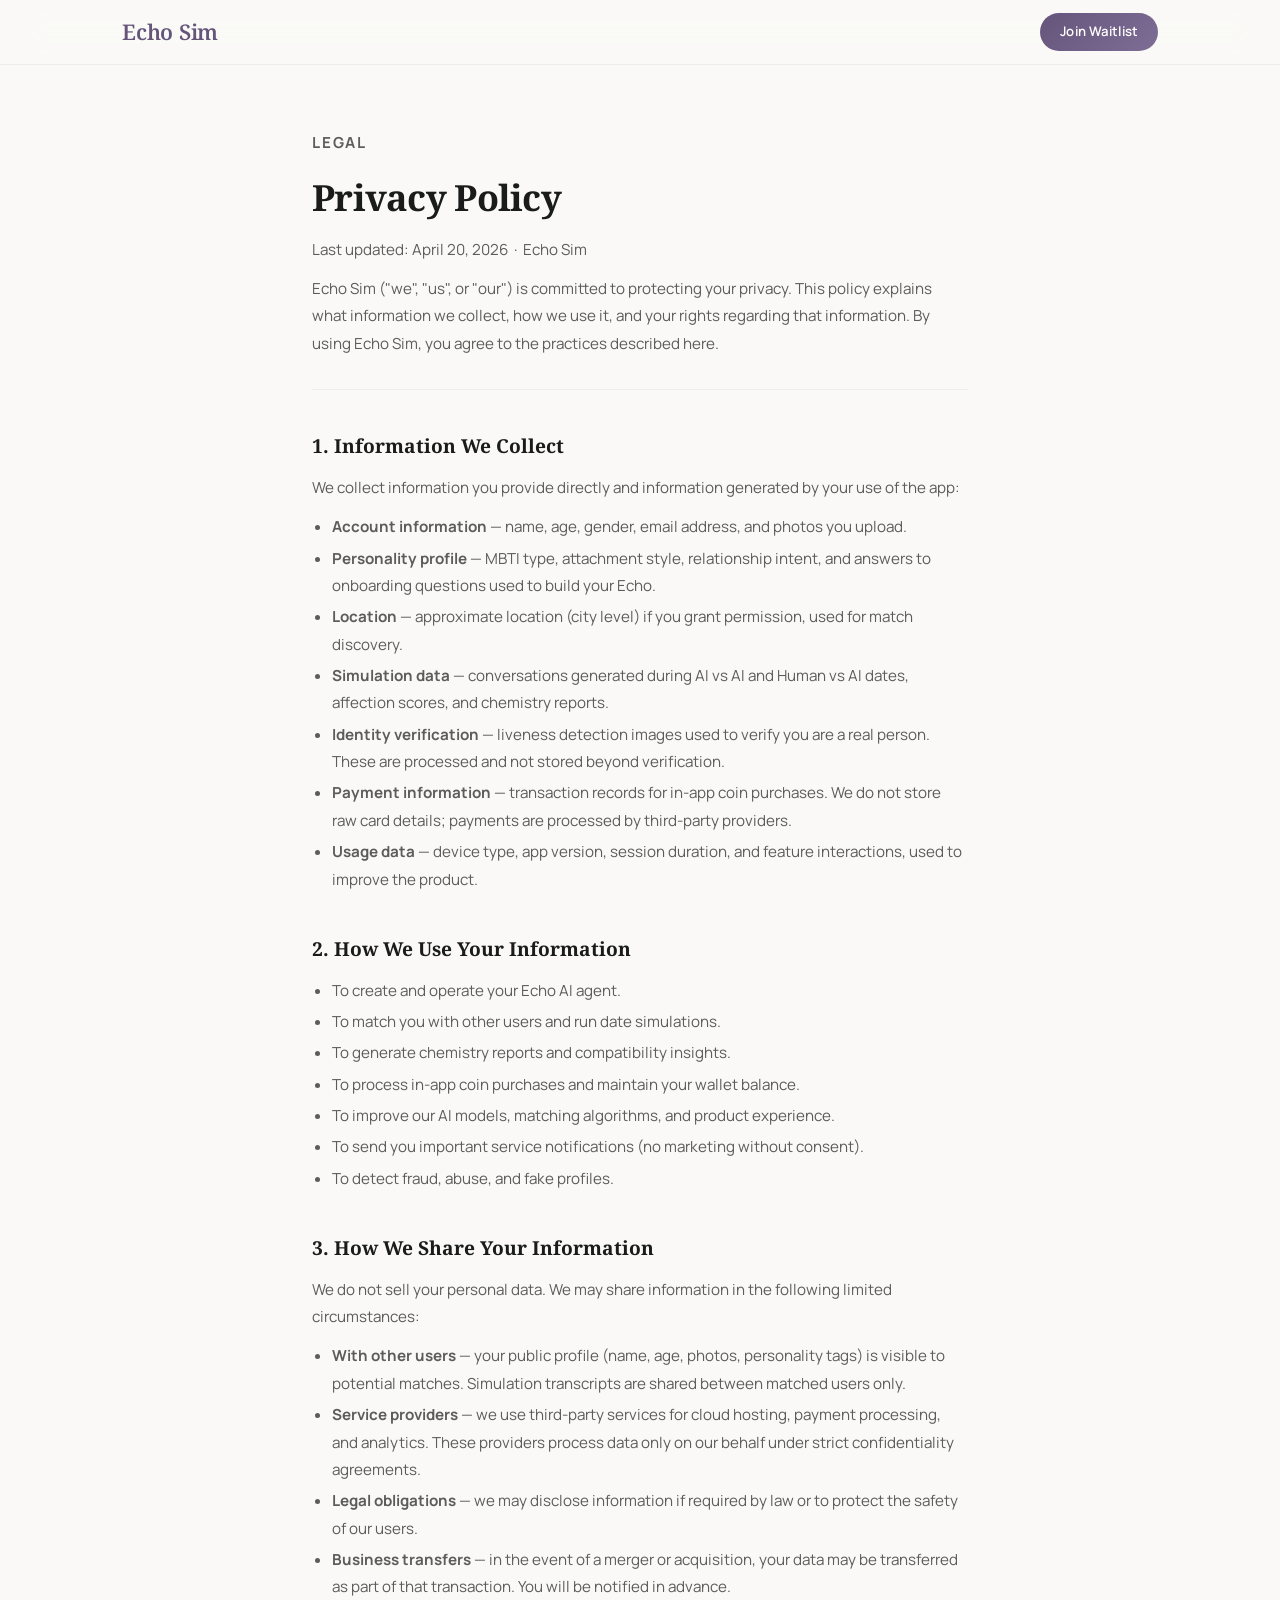
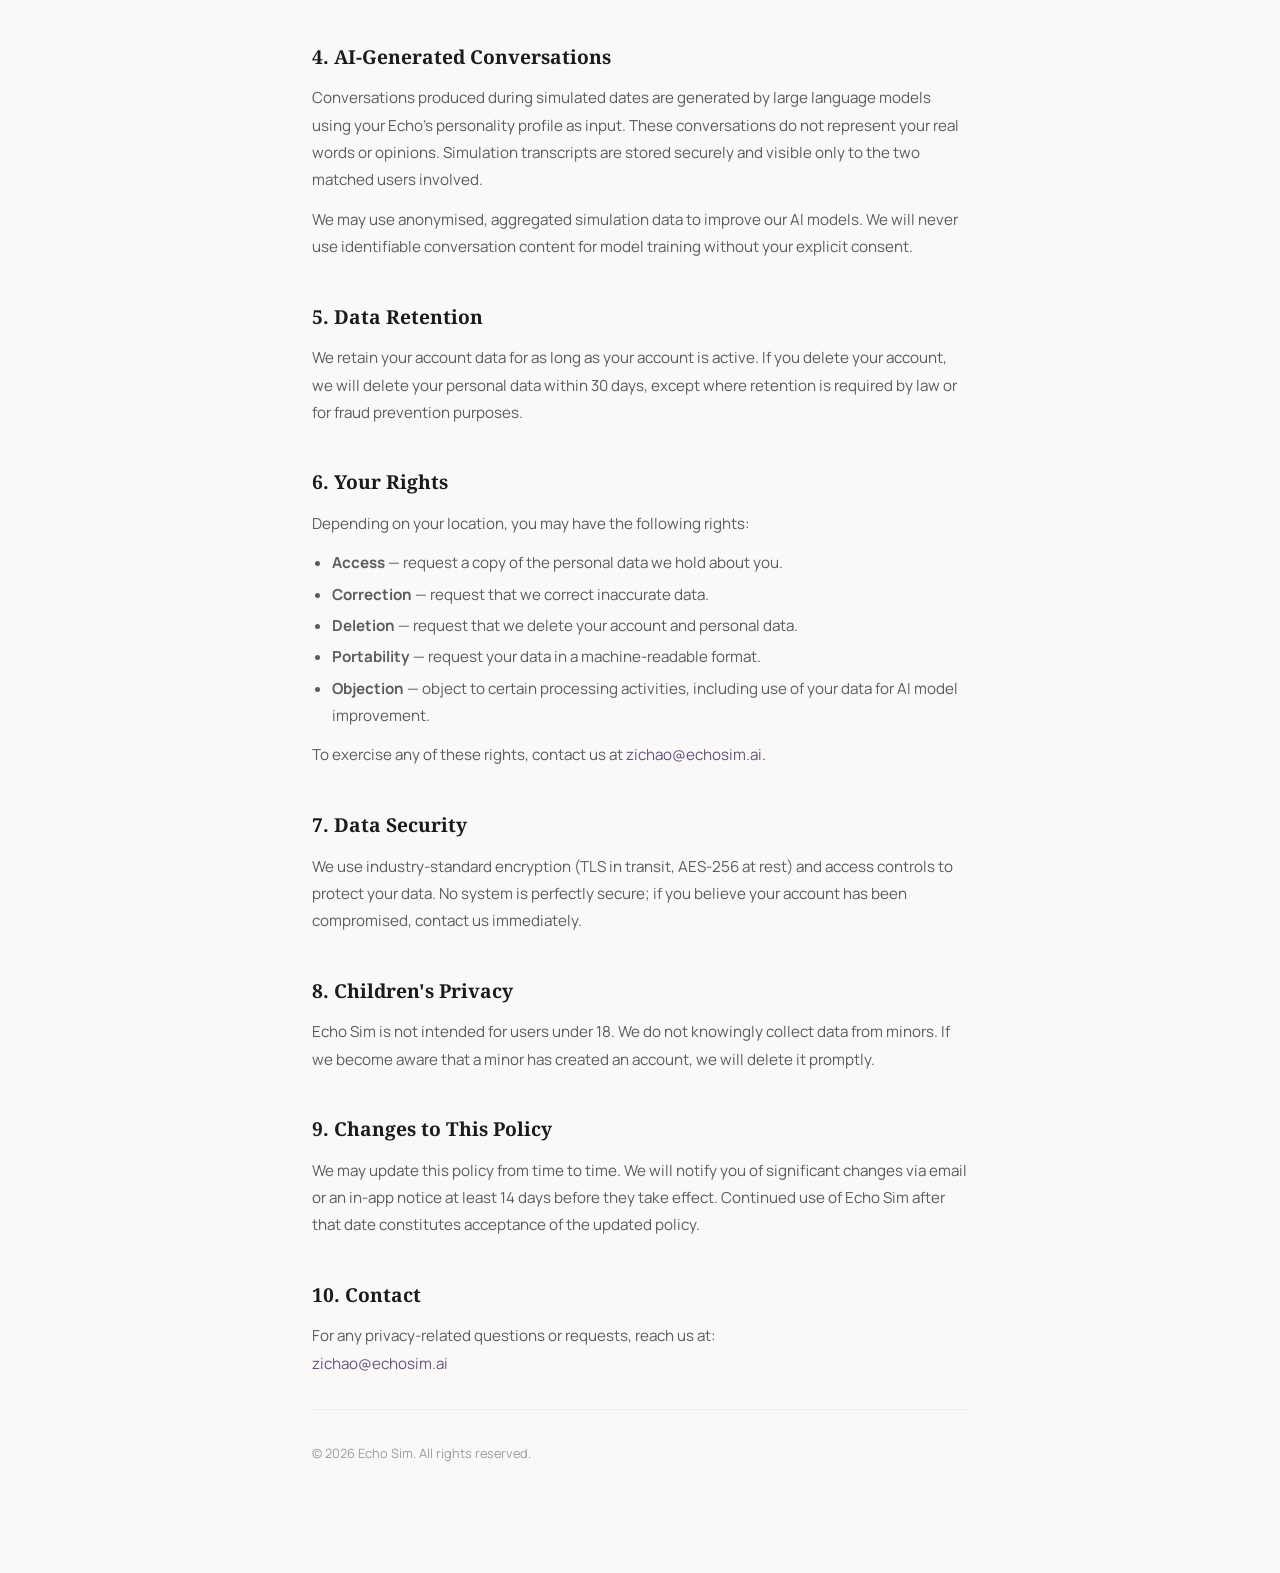
==== privacy.html @ be29eb2a "Add files via upload" ====
<!DOCTYPE html>
<html lang="en">

<head>
  <meta charset="UTF-8" />
  <meta name="viewport" content="width=device-width, initial-scale=1.0" />
  <title>Privacy Policy — Echo Sim</title>
  <meta name="description" content="Echo Sim Privacy Policy — how we collect, use, and protect your data." />
  <link rel="icon" href="data:image/svg+xml,<svg xmlns='http://www.w3.org/2000/svg' viewBox='0 0 100 100'><text y='.9em' font-size='90'>💬</text></svg>" />
  <link rel="preconnect" href="https://fonts.googleapis.com" />
  <link rel="preconnect" href="https://fonts.gstatic.com" crossorigin />
  <link href="https://fonts.googleapis.com/css2?family=Noto+Serif:ital,wght@0,400;0,600;1,400&family=Manrope:wght@400;500;600;700&display=swap" rel="stylesheet" />
  <link rel="stylesheet" href="style.css" />
  <style>
    .privacy-body { max-width: 720px; margin: 0 auto; padding: 4rem 2rem 6rem; }
    .privacy-body h1 { font-family: var(--serif); font-size: 2.25rem; letter-spacing: -0.02em; margin-bottom: 0.5rem; }
    .privacy-meta { font-size: 0.825rem; color: var(--text-faint); margin-bottom: 3rem; }
    .privacy-body h2 { font-family: var(--serif); font-size: 1.2rem; margin: 2.5rem 0 0.75rem; color: var(--text); }
    .privacy-body p { font-size: 0.95rem; color: var(--text-muted); line-height: 1.8; margin-bottom: 0.75rem; }
    .privacy-body ul { padding-left: 1.25rem; margin-bottom: 0.75rem; }
    .privacy-body ul li { font-size: 0.95rem; color: var(--text-muted); line-height: 1.8; margin-bottom: 0.25rem; }
    .privacy-body a { color: var(--primary); text-decoration: none; }
    .privacy-body a:hover { text-decoration: underline; }
    .privacy-divider { border: none; border-top: 1px solid var(--outline); margin: 2rem 0; }
  </style>
</head>

<body>

  <nav class="nav">
    <div class="nav-inner container">
      <a href="index.html" class="logo">Echo Sim</a>
      <a href="index.html#waitlist" class="btn btn-primary btn-sm">Join Waitlist</a>
    </div>
  </nav>

  <div class="privacy-body">
    <p class="section-eyebrow" style="margin-bottom: 0.75rem;">Legal</p>
    <h1>Privacy Policy</h1>
    <p class="privacy-meta">Last updated: April 20, 2026 &nbsp;·&nbsp; Echo Sim</p>

    <p>
      Echo Sim ("we", "us", or "our") is committed to protecting your privacy. This policy explains what
      information we collect, how we use it, and your rights regarding that information. By using Echo Sim,
      you agree to the practices described here.
    </p>

    <hr class="privacy-divider" />

    <h2>1. Information We Collect</h2>
    <p>We collect information you provide directly and information generated by your use of the app:</p>
    <ul>
      <li><strong>Account information</strong> — name, age, gender, email address, and photos you upload.</li>
      <li><strong>Personality profile</strong> — MBTI type, attachment style, relationship intent, and answers to onboarding questions used to build your Echo.</li>
      <li><strong>Location</strong> — approximate location (city level) if you grant permission, used for match discovery.</li>
      <li><strong>Simulation data</strong> — conversations generated during AI vs AI and Human vs AI dates, affection scores, and chemistry reports.</li>
      <li><strong>Identity verification</strong> — liveness detection images used to verify you are a real person. These are processed and not stored beyond verification.</li>
      <li><strong>Payment information</strong> — transaction records for in-app coin purchases. We do not store raw card details; payments are processed by third-party providers.</li>
      <li><strong>Usage data</strong> — device type, app version, session duration, and feature interactions, used to improve the product.</li>
    </ul>

    <h2>2. How We Use Your Information</h2>
    <ul>
      <li>To create and operate your Echo AI agent.</li>
      <li>To match you with other users and run date simulations.</li>
      <li>To generate chemistry reports and compatibility insights.</li>
      <li>To process in-app coin purchases and maintain your wallet balance.</li>
      <li>To improve our AI models, matching algorithms, and product experience.</li>
      <li>To send you important service notifications (no marketing without consent).</li>
      <li>To detect fraud, abuse, and fake profiles.</li>
    </ul>

    <h2>3. How We Share Your Information</h2>
    <p>We do not sell your personal data. We may share information in the following limited circumstances:</p>
    <ul>
      <li><strong>With other users</strong> — your public profile (name, age, photos, personality tags) is visible to potential matches. Simulation transcripts are shared between matched users only.</li>
      <li><strong>Service providers</strong> — we use third-party services for cloud hosting, payment processing, and analytics. These providers process data only on our behalf under strict confidentiality agreements.</li>
      <li><strong>Legal obligations</strong> — we may disclose information if required by law or to protect the safety of our users.</li>
      <li><strong>Business transfers</strong> — in the event of a merger or acquisition, your data may be transferred as part of that transaction. You will be notified in advance.</li>
    </ul>

    <h2>4. AI-Generated Conversations</h2>
    <p>
      Conversations produced during simulated dates are generated by large language models using your Echo's
      personality profile as input. These conversations do not represent your real words or opinions.
      Simulation transcripts are stored securely and visible only to the two matched users involved.
    </p>
    <p>
      We may use anonymised, aggregated simulation data to improve our AI models. We will never use
      identifiable conversation content for model training without your explicit consent.
    </p>

    <h2>5. Data Retention</h2>
    <p>
      We retain your account data for as long as your account is active. If you delete your account,
      we will delete your personal data within 30 days, except where retention is required by law
      or for fraud prevention purposes.
    </p>

    <h2>6. Your Rights</h2>
    <p>Depending on your location, you may have the following rights:</p>
    <ul>
      <li><strong>Access</strong> — request a copy of the personal data we hold about you.</li>
      <li><strong>Correction</strong> — request that we correct inaccurate data.</li>
      <li><strong>Deletion</strong> — request that we delete your account and personal data.</li>
      <li><strong>Portability</strong> — request your data in a machine-readable format.</li>
      <li><strong>Objection</strong> — object to certain processing activities, including use of your data for AI model improvement.</li>
    </ul>
    <p>To exercise any of these rights, contact us at <a href="mailto:zichao@echosim.ai">zichao@echosim.ai</a>.</p>

    <h2>7. Data Security</h2>
    <p>
      We use industry-standard encryption (TLS in transit, AES-256 at rest) and access controls to protect
      your data. No system is perfectly secure; if you believe your account has been compromised, contact
      us immediately.
    </p>

    <h2>8. Children's Privacy</h2>
    <p>
      Echo Sim is not intended for users under 18. We do not knowingly collect data from minors.
      If we become aware that a minor has created an account, we will delete it promptly.
    </p>

    <h2>9. Changes to This Policy</h2>
    <p>
      We may update this policy from time to time. We will notify you of significant changes via email
      or an in-app notice at least 14 days before they take effect. Continued use of Echo Sim after
      that date constitutes acceptance of the updated policy.
    </p>

    <h2>10. Contact</h2>
    <p>
      For any privacy-related questions or requests, reach us at:<br />
      <a href="mailto:zichao@echosim.ai">zichao@echosim.ai</a>
    </p>

    <hr class="privacy-divider" />
    <p style="font-size: 0.8rem; color: var(--text-faint);">© 2026 Echo Sim. All rights reserved.</p>
  </div>

</body>
</html>
---- style.css ----
/* ─── Reset & Base ──────────────────────────────────────────────────────── */
*, *::before, *::after { box-sizing: border-box; margin: 0; padding: 0; }

:root {
  --primary:        #65557b;
  --primary-light:  #7e6d95;
  --gold:           #8a7510;
  --gold-light:     #c4a84a;
  --bg:             #faf9f7;
  --bg-alt:         #f4f3f1;
  --bg-card:        #ffffff;
  --text:           #1a1c1b;
  --text-muted:     #5c5c5c;
  --text-faint:     #9c9c9c;
  --outline:        rgba(203, 196, 206, 0.25);

  --serif:          'Noto Serif', Georgia, serif;
  --sans:           'Manrope', system-ui, sans-serif;

  --radius-sm:      0.25rem;
  --radius:         1rem;
  --radius-xl:      1.5rem;
  --shadow:         0 8px 40px rgba(101, 85, 123, 0.06);
  --shadow-card:    0 2px 24px rgba(101, 85, 123, 0.08);

  --max-w:          1100px;
  --max-w-narrow:   680px;
}

html { scroll-behavior: smooth; }

body {
  font-family: var(--sans);
  background: var(--bg);
  color: var(--text);
  line-height: 1.65;
  font-size: 1rem;
  -webkit-font-smoothing: antialiased;
}

/* Subtle paper-grain texture */
body::before {
  content: '';
  position: fixed; inset: 0;
  background-image: url("data:image/svg+xml,%3Csvg viewBox='0 0 200 200' xmlns='http://www.w3.org/2000/svg'%3E%3Cfilter id='n'%3E%3CfeTurbulence type='fractalNoise' baseFrequency='0.9' numOctaves='4' stitchTiles='stitch'/%3E%3C/filter%3E%3Crect width='100%25' height='100%25' filter='url(%23n)' opacity='0.025'/%3E%3C/svg%3E");
  pointer-events: none;
  z-index: 0;
  opacity: 0.025;
}

/* ─── Utilities ──────────────────────────────────────────────────────────── */
.container {
  width: 100%;
  max-width: var(--max-w);
  margin: 0 auto;
  padding: 0 2rem;
}
.container--narrow { max-width: var(--max-w-narrow); }

/* ─── Buttons ────────────────────────────────────────────────────────────── */
.btn {
  display: inline-block;
  font-family: var(--sans);
  font-weight: 600;
  font-size: 0.9rem;
  letter-spacing: 0.01em;
  padding: 0.75rem 1.75rem;
  border-radius: 100px;
  text-decoration: none;
  cursor: pointer;
  border: none;
  transition: opacity 0.2s, transform 0.2s;
}
.btn:hover { opacity: 0.85; transform: translateY(-1px); }
.btn:active { transform: translateY(0); }

.btn-primary {
  background: linear-gradient(135deg, var(--primary), var(--primary-light));
  color: #fff;
}
.btn-ghost {
  background: transparent;
  color: var(--primary);
  box-shadow: inset 0 0 0 1.5px rgba(101, 85, 123, 0.3);
}
.btn-gold {
  background: linear-gradient(135deg, var(--gold), var(--gold-light));
  color: #fff;
}
.btn-sm { padding: 0.5rem 1.25rem; font-size: 0.825rem; }

/* ─── Nav ────────────────────────────────────────────────────────────────── */
.nav {
  position: sticky; top: 0; z-index: 100;
  background: rgba(250, 249, 247, 0.85);
  backdrop-filter: blur(20px);
  -webkit-backdrop-filter: blur(20px);
  border-bottom: 1px solid var(--outline);
}
.nav-inner {
  display: flex;
  align-items: center;
  justify-content: space-between;
  height: 4rem;
}
.logo {
  font-family: var(--serif);
  font-size: 1.35rem;
  font-weight: 600;
  color: var(--primary);
  text-decoration: none;
  letter-spacing: -0.01em;
}
.logo--sm { font-size: 1.1rem; }

/* ─── Hero ───────────────────────────────────────────────────────────────── */
.hero {
  padding: 6rem 0 4rem;
  overflow: hidden;
}
.hero-inner {
  display: grid;
  grid-template-columns: 1fr 1fr;
  gap: 4rem;
  align-items: center;
}
.hero-tag {
  display: inline-block;
  font-size: 0.75rem;
  font-weight: 700;
  letter-spacing: 0.1em;
  text-transform: uppercase;
  color: var(--primary);
  background: rgba(101, 85, 123, 0.08);
  padding: 0.3rem 0.85rem;
  border-radius: 100px;
  margin-bottom: 1.25rem;
}
.hero-headline {
  font-family: var(--serif);
  font-size: clamp(2.4rem, 5vw, 3.5rem);
  line-height: 1.15;
  letter-spacing: -0.02em;
  color: var(--text);
  margin-bottom: 1.25rem;
}
.hero-headline em {
  font-style: italic;
  color: var(--primary);
}
.hero-sub {
  font-size: 1.05rem;
  color: var(--text-muted);
  max-width: 480px;
  margin-bottom: 2rem;
  line-height: 1.75;
}
.hero-ctas {
  display: flex;
  gap: 0.75rem;
  flex-wrap: wrap;
}

/* Chat mockup */
.hero-visual { display: flex; justify-content: center; }
.chat-mockup {
  background: var(--bg-card);
  border-radius: var(--radius-xl);
  box-shadow: var(--shadow);
  border: 1px solid var(--outline);
  width: 100%;
  max-width: 420px;
  overflow: hidden;
}
.chat-header {
  display: flex;
  align-items: center;
  gap: 0.6rem;
  padding: 1rem 1.25rem;
  border-bottom: 1px solid var(--outline);
  background: var(--bg-alt);
  font-size: 0.82rem;
  font-weight: 600;
  color: var(--text-muted);
}
.chat-avatar {
  width: 28px; height: 28px;
  border-radius: 50%;
  display: flex; align-items: center; justify-content: center;
  font-size: 0.7rem; font-weight: 700; color: #fff;
  flex-shrink: 0;
}
.chat-avatar--a { background: linear-gradient(135deg, var(--primary), var(--primary-light)); }
.chat-avatar--b { background: linear-gradient(135deg, #7b8a65, #9aac80); }
.chat-divider { color: var(--text-faint); font-size: 0.75rem; flex: 1; text-align: center; }
.chat-name { font-size: 0.78rem; }

.chat-body { padding: 1.25rem; display: flex; flex-direction: column; gap: 0.75rem; }
.chat-bubble {
  padding: 0.65rem 1rem;
  border-radius: 1rem;
  font-size: 0.875rem;
  line-height: 1.5;
  max-width: 85%;
}
.chat-bubble--left {
  background: var(--bg-alt);
  color: var(--text);
  border-bottom-left-radius: 0.25rem;
  align-self: flex-start;
}
.chat-bubble--right {
  background: linear-gradient(135deg, var(--primary), var(--primary-light));
  color: #fff;
  border-bottom-right-radius: 0.25rem;
  align-self: flex-end;
}

.chat-footer {
  padding: 0.75rem 1.25rem 1rem;
  border-top: 1px solid var(--outline);
}
.affection-bar { display: flex; align-items: center; gap: 0.6rem; }
.affection-label { font-size: 0.72rem; font-weight: 700; color: var(--text-faint); text-transform: uppercase; letter-spacing: 0.08em; white-space: nowrap; }
.affection-track {
  flex: 1; height: 6px;
  background: var(--bg-alt);
  border-radius: 100px;
  overflow: hidden;
}
.affection-fill {
  height: 100%;
  background: linear-gradient(90deg, var(--primary), var(--gold-light));
  border-radius: 100px;
  transition: width 1s ease;
}
.affection-value { font-size: 0.75rem; font-weight: 700; color: var(--primary); white-space: nowrap; }

/* ─── Section base ───────────────────────────────────────────────────────── */
.section { padding: 6rem 0; }
.section--alt { background: var(--bg-alt); }

.section-eyebrow {
  font-size: 0.72rem;
  font-weight: 700;
  letter-spacing: 0.12em;
  text-transform: uppercase;
  color: var(--primary);
  margin-bottom: 0.75rem;
}
.section-eyebrow--light { color: rgba(255,255,255,0.6); }

.section-title {
  font-family: var(--serif);
  font-size: clamp(1.8rem, 4vw, 2.75rem);
  line-height: 1.2;
  letter-spacing: -0.02em;
  margin-bottom: 3rem;
}
.section-title em { font-style: italic; color: var(--primary); }
.section-title--light { color: #fff; }
.section-title--light em { color: rgba(255,255,255,0.7); }

/* ─── Pain cards ─────────────────────────────────────────────────────────── */
.pain-grid {
  display: grid;
  grid-template-columns: repeat(3, 1fr);
  gap: 1.5rem;
}
.pain-card {
  background: var(--bg-card);
  border-radius: var(--radius-xl);
  padding: 2rem;
  box-shadow: var(--shadow-card);
}
.pain-icon { font-size: 1.75rem; margin-bottom: 1rem; }
.pain-card h3 {
  font-family: var(--serif);
  font-size: 1.1rem;
  margin-bottom: 0.6rem;
  color: var(--text);
}
.pain-card p { font-size: 0.9rem; color: var(--text-muted); line-height: 1.65; }

/* ─── Steps ──────────────────────────────────────────────────────────────── */
.steps {
  display: flex;
  flex-direction: column;
  gap: 0;
  max-width: 640px;
}
.step {
  display: flex;
  gap: 2rem;
  align-items: flex-start;
}
.step-number {
  font-family: var(--serif);
  font-size: 2rem;
  font-weight: 600;
  color: rgba(101, 85, 123, 0.18);
  line-height: 1;
  flex-shrink: 0;
  padding-top: 0.1rem;
  min-width: 2.5rem;
}
.step-content h3 {
  font-family: var(--serif);
  font-size: 1.2rem;
  margin-bottom: 0.5rem;
  color: var(--text);
}
.step-content p { font-size: 0.925rem; color: var(--text-muted); line-height: 1.7; }
.step-connector {
  width: 1px;
  height: 2.5rem;
  background: var(--outline);
  margin: 0.75rem 0 0.75rem 1.2rem;
}

/* ─── Features ───────────────────────────────────────────────────────────── */
.features-grid {
  display: grid;
  grid-template-columns: repeat(3, 1fr);
  gap: 1.5rem;
}
.feature-card {
  background: var(--bg-card);
  border-radius: var(--radius-xl);
  padding: 2rem;
  box-shadow: var(--shadow-card);
}
.feature-card--wide { grid-column: span 2; }
.feature-icon { font-size: 1.5rem; margin-bottom: 1rem; }
.feature-card h3 {
  font-family: var(--serif);
  font-size: 1.05rem;
  margin-bottom: 0.5rem;
  color: var(--text);
}
.feature-card p { font-size: 0.875rem; color: var(--text-muted); line-height: 1.65; }

/* ─── Comparison table ───────────────────────────────────────────────────── */
.compare-table-wrap {
  overflow-x: auto;
  border-radius: var(--radius-xl);
  box-shadow: var(--shadow-card);
}
.compare-table {
  width: 100%;
  border-collapse: collapse;
  background: var(--bg-card);
  font-size: 0.9rem;
}
.compare-table th, .compare-table td {
  padding: 1rem 1.5rem;
  text-align: left;
  border-bottom: 1px solid var(--outline);
}
.compare-table thead th {
  font-family: var(--sans);
  font-size: 0.75rem;
  font-weight: 700;
  text-transform: uppercase;
  letter-spacing: 0.08em;
  color: var(--text-faint);
  background: var(--bg-alt);
}
.compare-table tbody tr:last-child td { border-bottom: none; }
.compare-table tbody td:first-child {
  font-weight: 600;
  color: var(--text);
  white-space: nowrap;
}
.compare-table tbody td:nth-child(2) { color: var(--text-muted); }
.compare-highlight {
  background: rgba(101, 85, 123, 0.05) !important;
  color: var(--primary) !important;
  font-weight: 500;
}
.compare-table thead .compare-highlight {
  color: var(--primary) !important;
  font-weight: 700;
}

/* ─── Waitlist CTA ───────────────────────────────────────────────────────── */
.section--cta {
  background: linear-gradient(135deg, var(--primary) 0%, #4a3d5c 100%);
  text-align: center;
}
.waitlist-sub {
  font-size: 1rem;
  color: rgba(255,255,255,0.7);
  margin-bottom: 2rem;
  line-height: 1.7;
}
.waitlist-form {
  display: flex;
  gap: 0.75rem;
  justify-content: center;
  flex-wrap: wrap;
  margin-bottom: 1rem;
}
.waitlist-input {
  padding: 0.75rem 1.25rem;
  border-radius: 100px;
  border: none;
  background: rgba(255,255,255,0.15);
  color: #fff;
  font-family: var(--sans);
  font-size: 0.9rem;
  width: 280px;
  outline: none;
  backdrop-filter: blur(10px);
  transition: background 0.2s;
}
.waitlist-input::placeholder { color: rgba(255,255,255,0.45); }
.waitlist-input:focus { background: rgba(255,255,255,0.22); }
.waitlist-note {
  font-size: 0.85rem;
  min-height: 1.25rem;
  color: rgba(255,255,255,0.55);
}

/* ─── Footer ─────────────────────────────────────────────────────────────── */
.footer {
  padding: 2rem 0;
  background: var(--bg-alt);
  border-top: 1px solid var(--outline);
}
.footer-inner {
  display: flex;
  align-items: center;
  justify-content: space-between;
  gap: 1rem;
  flex-wrap: wrap;
}
.footer-copy { font-size: 0.8rem; color: var(--text-faint); }
.footer-links { display: flex; gap: 1.5rem; }
.footer-links a {
  font-size: 0.8rem;
  color: var(--text-faint);
  text-decoration: none;
  transition: color 0.2s;
}
.footer-links a:hover { color: var(--primary); }

/* ─── Market Opportunity ─────────────────────────────────────────────────── */
.market-inner {
  display: grid;
  grid-template-columns: 1fr 1fr;
  gap: 4rem;
  align-items: center;
}
.market-body {
  font-size: 0.975rem;
  color: var(--text-muted);
  line-height: 1.75;
  margin-bottom: 1rem;
}
.market-stats {
  display: flex;
  gap: 3rem;
  margin-top: 2rem;
  flex-wrap: wrap;
}
.stat { display: flex; flex-direction: column; gap: 0.25rem; }
.stat-value {
  font-family: var(--serif);
  font-size: 1.75rem;
  font-weight: 600;
  color: var(--primary);
  letter-spacing: -0.02em;
}
.stat-label { font-size: 0.78rem; color: var(--text-faint); line-height: 1.4; max-width: 120px; }
.stat-source {
  font-size: 0.68rem;
  color: var(--primary);
  text-decoration: none;
  opacity: 0.7;
  margin-top: 0.2rem;
  display: block;
}
.stat-source:hover { opacity: 1; text-decoration: underline; }

/* ─── Step 1: Echo profile mock ─────────────────────────────────────────── */
.mock-echo-header {
  display: flex;
  align-items: center;
  gap: 0.75rem;
  padding: 1rem 1rem 0.75rem;
  background: linear-gradient(135deg, var(--primary), var(--primary-light));
  color: #fff;
}
.mock-echo-avatar {
  width: 42px; height: 42px;
  border-radius: 50%;
  background: rgba(255,255,255,0.2);
  display: flex; align-items: center; justify-content: center;
  font-family: var(--serif);
  font-size: 1.1rem;
  font-weight: 600;
  flex-shrink: 0;
}
.mock-echo-name {
  font-family: var(--serif);
  font-size: 0.95rem;
  font-weight: 600;
}
.mock-echo-sub {
  font-size: 0.68rem;
  opacity: 0.75;
  margin-top: 0.1rem;
}
.mock-echo-badge {
  margin-left: auto;
  width: 24px; height: 24px;
  border-radius: 50%;
  background: rgba(255,255,255,0.2);
  display: flex; align-items: center; justify-content: center;
  font-size: 0.7rem;
}
.mock-echo-body {
  padding: 0.9rem 1rem;
  display: flex;
  flex-direction: column;
  gap: 0.4rem;
  flex: 1;
}
.mock-echo-section-label {
  font-size: 0.62rem;
  font-weight: 700;
  letter-spacing: 0.1em;
  text-transform: uppercase;
  color: var(--text-faint);
  margin-top: 0.5rem;
}
.mock-echo-tags {
  display: flex;
  flex-wrap: wrap;
  gap: 0.35rem;
}
.mock-tag {
  font-size: 0.7rem;
  font-weight: 600;
  padding: 0.2rem 0.6rem;
  border-radius: 100px;
  background: var(--bg-alt);
  color: var(--text-muted);
}
.mock-tag--mbti {
  background: rgba(101,85,123,0.12);
  color: var(--primary);
}
.mock-intent-bar {
  height: 5px;
  background: var(--bg-alt);
  border-radius: 100px;
  overflow: hidden;
  margin-top: 0.25rem;
}
.mock-intent-fill {
  height: 100%;
  background: linear-gradient(90deg, var(--primary), var(--primary-light));
  border-radius: 100px;
}
.mock-intent-labels {
  display: flex;
  justify-content: space-between;
  font-size: 0.62rem;
  color: var(--text-faint);
  margin-top: 0.2rem;
}
.mock-echo-bio {
  font-size: 0.75rem;
  color: var(--text-muted);
  line-height: 1.5;
  font-style: italic;
  background: var(--bg-alt);
  padding: 0.5rem 0.65rem;
  border-radius: 0.5rem;
  margin-top: 0.25rem;
}
.mock-echo-footer {
  padding: 0.5rem 1rem 0.75rem;
  flex-shrink: 0;
}

/* ─── Market chart ───────────────────────────────────────────────────────── */
.market-chart {
  background: var(--bg-card);
  border-radius: var(--radius-xl);
  padding: 1.75rem 1.75rem 1.25rem;
  box-shadow: var(--shadow-card);
}
.chart-label {
  font-size: 0.72rem;
  font-weight: 700;
  letter-spacing: 0.1em;
  text-transform: uppercase;
  color: var(--text-faint);
  margin-bottom: 1.25rem;
}
.chart-bars {
  display: flex;
  align-items: flex-end;
  gap: 0.5rem;
  height: 160px;
}
.chart-col {
  flex: 1;
  display: flex;
  flex-direction: column;
  align-items: center;
  justify-content: flex-end;
  gap: 0.35rem;
  height: 100%;
}
.chart-value {
  font-size: 0.65rem;
  font-weight: 700;
  color: var(--text-muted);
  white-space: nowrap;
}
.chart-bar {
  width: 100%;
  height: var(--bar-h);
  background: linear-gradient(to top, var(--primary), var(--primary-light));
  border-radius: 4px 4px 0 0;
  transform: scaleY(0);
  transform-origin: bottom;
  transition: transform 0.7s cubic-bezier(0.34, 1.2, 0.64, 1);
}
.chart-bar--gold {
  background: linear-gradient(to top, var(--gold), var(--gold-light));
}
.market-chart.visible .chart-bar { transform: scaleY(1); }
.market-chart.visible .chart-col:nth-child(1) .chart-bar { transition-delay: 0.05s; }
.market-chart.visible .chart-col:nth-child(2) .chart-bar { transition-delay: 0.12s; }
.market-chart.visible .chart-col:nth-child(3) .chart-bar { transition-delay: 0.19s; }
.market-chart.visible .chart-col:nth-child(4) .chart-bar { transition-delay: 0.26s; }
.market-chart.visible .chart-col:nth-child(5) .chart-bar { transition-delay: 0.33s; }
.market-chart.visible .chart-col:nth-child(6) .chart-bar { transition-delay: 0.40s; }
.chart-year {
  font-size: 0.7rem;
  font-weight: 600;
  color: var(--text-faint);
}
.chart-year--gold { color: var(--gold); }
.chart-source {
  font-size: 0.68rem;
  color: var(--text-faint);
  margin-top: 1rem;
  padding-top: 0.75rem;
  border-top: 1px solid var(--outline);
}
.chart-source a { color: var(--primary); text-decoration: none; }
.chart-source a:hover { text-decoration: underline; }

/* ─── Phone frame ────────────────────────────────────────────────────────── */
/* iPhone 15 Pro — Black Titanium */
.phone-frame {
  width: 310px;
  min-height: 670px;
  background: #1c1c1e;
  border-radius: 3.75rem;
  padding: 1.1rem 0.7rem 1.1rem;
  /* Titanium brushed-metal edge effect */
  box-shadow:
    0 0 0 1px rgba(255,255,255,0.14),
    0 0 0 2.5px #3a3a3c,
    0 0 0 4px #1c1c1e,
    inset 0 1px 0 rgba(255,255,255,0.06),
    0 40px 80px rgba(0,0,0,0.5),
    0 8px 24px rgba(0,0,0,0.3);
  position: relative;
  flex-shrink: 0;
  display: flex;
  flex-direction: column;
}
/* Action button (left, replaces mute switch on 15 Pro) */
.phone-frame::before {
  content: '';
  position: absolute;
  left: -3.5px;
  top: 4.75rem;
  width: 3.5px;
  height: 1.5rem;
  background: #3a3a3c;
  border-radius: 2px 0 0 2px;
  /* volume up + volume down below */
  box-shadow:
    0 2.25rem 0 #3a3a3c,
    0 4rem 0 #3a3a3c;
}
/* Power / side button */
.phone-frame::after {
  content: '';
  position: absolute;
  right: -3.5px;
  top: 6.5rem;
  width: 3.5px;
  height: 3.5rem;
  background: #3a3a3c;
  border-radius: 0 2px 2px 0;
}
/* Dynamic Island */
.phone-notch {
  width: 100px;
  height: 24px;
  background: #000;
  border-radius: 100px;
  margin: 0 auto 0.8rem;
}
/* Screen inset — thin bezel like 15 Pro */
.phone-frame .mock-card {
  border-radius: 3rem;
  overflow: hidden;
  border: none;
  box-shadow: none;
  flex: 1;
  display: flex;
  flex-direction: column;
}
/* USB-C port */
.phone-home-bar {
  width: 36px;
  height: 5px;
  background: #2c2c2e;
  border-radius: 3px;
  margin: 0.75rem auto 0;
  box-shadow: inset 0 1px 2px rgba(0,0,0,0.6);
}
.phone-frame .mock-card-header { flex-shrink: 0; }
.phone-frame .mock-card-footer { flex-shrink: 0; }
.phone-frame .mock-mini-chat { flex: 1; overflow: hidden; }
.phone-frame .mock-report-header { flex-shrink: 0; }
.phone-frame .mock-report-curve { flex: 1; display: flex; flex-direction: column; justify-content: center; padding-top: 1rem; padding-bottom: 1rem; }
.phone-frame .mock-report-actions { flex-shrink: 0; }

/* ─── Step mocks ─────────────────────────────────────────────────────────── */
.mock-card {
  background: var(--bg-card);
  border-radius: var(--radius-xl);
  box-shadow: var(--shadow-card);
  overflow: hidden;
  border: 1px solid var(--outline);
}
.mock-card-header {
  padding: 1rem 1.25rem 0.75rem;
  background: var(--bg-alt);
  border-bottom: 1px solid var(--outline);
  display: flex;
  align-items: center;
  justify-content: space-between;
  gap: 1rem;
}
.mock-sim-avatars {
  display: flex;
  align-items: center;
  gap: 0.5rem;
}
.mock-avatar {
  width: 30px; height: 30px;
  border-radius: 50%;
  display: flex; align-items: center; justify-content: center;
  font-size: 0.75rem; font-weight: 700; color: #fff;
  flex-shrink: 0;
}
.mock-avatar--a { background: linear-gradient(135deg, var(--primary), var(--primary-light)); }
.mock-avatar--b { background: linear-gradient(135deg, #7b8a65, #9aac80); }
.mock-sim-pulse {
  display: flex; gap: 3px; align-items: center;
}
.mock-sim-pulse span {
  width: 5px; height: 5px;
  border-radius: 50%;
  background: var(--primary);
  animation: pulse-dot 1.2s ease-in-out infinite;
  opacity: 0.4;
}
.mock-sim-pulse span:nth-child(2) { animation-delay: 0.2s; }
.mock-sim-pulse span:nth-child(3) { animation-delay: 0.4s; }
@keyframes pulse-dot {
  0%, 100% { opacity: 0.2; transform: scale(0.8); }
  50% { opacity: 1; transform: scale(1.2); }
}
.mock-sim-status {
  display: flex; align-items: center; gap: 0.4rem;
  font-size: 0.72rem; font-weight: 600; color: var(--text-muted);
}
.mock-status-dot {
  width: 7px; height: 7px; border-radius: 50%;
  background: #4caf50;
  box-shadow: 0 0 0 2px rgba(76,175,80,0.25);
  animation: pulse-green 2s ease-in-out infinite;
}
@keyframes pulse-green {
  0%, 100% { box-shadow: 0 0 0 2px rgba(76,175,80,0.25); }
  50% { box-shadow: 0 0 0 5px rgba(76,175,80,0.1); }
}
.mock-mini-chat {
  padding: 0.9rem 1.1rem;
  display: flex; flex-direction: column; gap: 0.5rem;
}
.mock-mini-bubble {
  padding: 0.45rem 0.75rem;
  border-radius: 0.85rem;
  font-size: 0.78rem;
  line-height: 1.45;
  max-width: 88%;
}
.mock-mini-bubble--left {
  background: var(--bg-alt);
  color: var(--text);
  border-bottom-left-radius: 0.2rem;
  align-self: flex-start;
}
.mock-mini-bubble--right {
  background: linear-gradient(135deg, var(--primary), var(--primary-light));
  color: #fff;
  border-bottom-right-radius: 0.2rem;
  align-self: flex-end;
}
.mock-card-footer {
  display: flex; align-items: center; gap: 0.6rem;
  padding: 0.6rem 1.1rem 0.9rem;
  border-top: 1px solid var(--outline);
}
.mock-fill-animated {
  animation: fill-grow 2s ease-out forwards;
}
@keyframes fill-grow {
  from { width: 10%; }
  to { width: 58%; }
}

/* Chemistry report mock */
.mock-report-header {
  padding: 1.25rem 1.25rem 1rem;
  display: flex;
  gap: 1rem;
  align-items: flex-start;
  border-bottom: 1px solid var(--outline);
}
.mock-report-score-wrap { flex-shrink: 0; text-align: center; }
.mock-report-score {
  font-family: var(--serif);
  font-size: 2.25rem;
  font-weight: 600;
  line-height: 1;
  color: var(--primary);
}
.mock-report-score::after { content: '%'; font-size: 1rem; }
.mock-report-score-label {
  font-size: 0.62rem;
  font-weight: 700;
  letter-spacing: 0.08em;
  text-transform: uppercase;
  color: var(--text-faint);
  margin-top: 0.2rem;
}
.mock-report-verdict {
  font-size: 0.8rem;
  color: var(--text-muted);
  line-height: 1.55;
  padding-top: 0.25rem;
}
.mock-report-curve {
  padding: 0.75rem 1.25rem 0.25rem;
}
.mock-report-curve svg { width: 100%; height: auto; display: block; }
.mock-curve-legend {
  display: flex;
  align-items: center;
  gap: 0.5rem;
  font-size: 0.68rem;
  color: var(--text-muted);
  margin-bottom: 0.5rem;
  flex-wrap: wrap;
}
.mock-legend-dot {
  width: 8px; height: 8px;
  border-radius: 50%;
  flex-shrink: 0;
}
.mock-legend-dot--you { background: var(--primary); }
.mock-legend-dot--them { background: #9aac80; }
.mock-curve-labels {
  display: flex;
  justify-content: space-between;
  font-size: 0.65rem;
  color: var(--text-faint);
  letter-spacing: 0.06em;
  text-transform: uppercase;
  margin-top: 0.2rem;
}
.mock-report-actions {
  padding: 0.75rem 1.25rem 1rem;
  display: flex;
  flex-direction: column;
  gap: 0.5rem;
}
.mock-action-btn {
  text-align: center;
  padding: 0.5rem;
  border-radius: 100px;
  font-size: 0.78rem;
  font-weight: 600;
  cursor: default;
}
.mock-action-btn--primary {
  background: linear-gradient(135deg, var(--primary), var(--primary-light));
  color: #fff;
}
.mock-action-btn--ghost {
  box-shadow: inset 0 0 0 1.5px rgba(101,85,123,0.25);
  color: var(--primary);
}

/* ─── Screenshot placeholders ────────────────────────────────────────────── */
.screenshot-placeholder {
  background: var(--bg-alt);
  border: 2px dashed rgba(101, 85, 123, 0.25);
  border-radius: var(--radius-xl);
  padding: 2.5rem 1.5rem;
  display: flex;
  align-items: center;
  justify-content: center;
  min-height: 220px;
}
.screenshot-placeholder--sm { min-height: 160px; padding: 1.5rem; }
.screenshot-placeholder--accent {
  border-color: rgba(138, 117, 16, 0.35);
  background: rgba(138, 117, 16, 0.04);
}
.screenshot-placeholder-inner { text-align: center; }
.screenshot-placeholder-icon { font-size: 2rem; margin-bottom: 0.75rem; }
.screenshot-placeholder-text {
  font-size: 0.8rem;
  color: var(--text-faint);
  line-height: 1.6;
}
.screenshot-placeholder-text strong {
  display: block;
  font-size: 0.7rem;
  letter-spacing: 0.1em;
  text-transform: uppercase;
  color: var(--primary);
  margin-bottom: 0.3rem;
}
.screenshot-placeholder--accent .screenshot-placeholder-text strong { color: var(--gold); }

/* ─── How It Works layout with screenshots ───────────────────────────────── */
.steps-layout {
  display: grid;
  grid-template-columns: repeat(3, 1fr);
  gap: 2rem;
  align-items: start;
}
.step-col {
  display: flex;
  flex-direction: column;
  align-items: center;
  gap: 2rem;
}
.step-col .step { align-self: flex-start; width: 100%; }
.steps-screenshots {
  display: flex;
  flex-direction: row;
  gap: 1rem;
  align-items: flex-start;
  justify-content: center;
}

/* ─── Technology ─────────────────────────────────────────────────────────── */
.tech-grid {
  display: grid;
  grid-template-columns: repeat(2, 1fr);
  gap: 1.5rem;
  margin-bottom: 2rem;
}
.tech-card {
  background: var(--bg-card);
  border-radius: var(--radius-xl);
  padding: 2rem;
  box-shadow: var(--shadow-card);
}
.tech-icon { font-size: 1.5rem; margin-bottom: 1rem; }
.tech-card h3 {
  font-family: var(--serif);
  font-size: 1.05rem;
  margin-bottom: 0.5rem;
  color: var(--text);
}
.tech-card p { font-size: 0.875rem; color: var(--text-muted); line-height: 1.65; }

.tech-stack-bar {
  display: flex;
  align-items: center;
  gap: 0.6rem;
  flex-wrap: wrap;
  padding: 1.25rem 1.5rem;
  background: var(--bg-card);
  border-radius: var(--radius);
  box-shadow: var(--shadow-card);
}
.tech-stack-label {
  font-size: 0.72rem;
  font-weight: 700;
  letter-spacing: 0.1em;
  text-transform: uppercase;
  color: var(--text-faint);
  margin-right: 0.5rem;
}
.tech-badge {
  font-size: 0.78rem;
  font-weight: 600;
  color: var(--primary);
  background: rgba(101, 85, 123, 0.08);
  padding: 0.25rem 0.7rem;
  border-radius: 100px;
}

/* ─── Team ───────────────────────────────────────────────────────────────── */
.team-grid {
  display: flex;
  gap: 1.5rem;
  flex-wrap: wrap;
}
.team-card {
  display: flex;
  gap: 1.5rem;
  align-items: flex-start;
  background: var(--bg-card);
  border-radius: var(--radius-xl);
  padding: 2rem;
  box-shadow: var(--shadow-card);
  max-width: 520px;
}
.team-avatar { flex-shrink: 0; }
.team-avatar img, .team-avatar-placeholder {
  width: 72px; height: 72px;
  border-radius: 50%;
  object-fit: cover;
}
.team-avatar-placeholder {
  background: linear-gradient(135deg, var(--primary), var(--primary-light));
  color: #fff;
  display: flex; align-items: center; justify-content: center;
  font-family: var(--serif);
  font-size: 1.75rem;
  font-weight: 600;
}
.team-name {
  font-family: var(--serif);
  font-size: 1.1rem;
  color: var(--text);
  margin-bottom: 0.15rem;
}
.team-role {
  font-size: 0.75rem;
  font-weight: 700;
  letter-spacing: 0.08em;
  text-transform: uppercase;
  color: var(--primary);
  margin-bottom: 0.75rem;
}
.team-bio { font-size: 0.875rem; color: var(--text-muted); line-height: 1.65; margin-bottom: 0.75rem; }
.team-link {
  font-size: 0.825rem;
  font-weight: 600;
  color: var(--primary);
  text-decoration: none;
}
.team-link:hover { text-decoration: underline; }

/* ─── Hero layout fix ────────────────────────────────────────────────────── */
.hero-left { display: flex; flex-direction: column; }

/* ─── Scroll reveal ──────────────────────────────────────────────────────── */
.reveal { opacity: 0; transform: translateY(20px); transition: opacity 0.5s ease, transform 0.5s ease; }
.reveal.visible { opacity: 1; transform: translateY(0); }

/* ─── Responsive ─────────────────────────────────────────────────────────── */
@media (max-width: 900px) {
  .hero-inner { grid-template-columns: 1fr; gap: 3rem; }
  .hero-visual { order: -1; }
  .pain-grid { grid-template-columns: 1fr; }
  .features-grid { grid-template-columns: 1fr; }
  .feature-card--wide { grid-column: span 1; }
  .compare-table th:nth-child(2), .compare-table td:nth-child(2) { display: none; }
  .market-inner { grid-template-columns: 1fr; gap: 2.5rem; }
  .steps-layout { grid-template-columns: 1fr; gap: 3rem; }
  .step-col { align-items: flex-start; }
  .steps-screenshots { justify-content: flex-start; }
  .tech-grid { grid-template-columns: 1fr; }
  .team-card { max-width: 100%; }
}

@media (max-width: 600px) {
  .container { padding: 0 1.25rem; }
  .section { padding: 4rem 0; }
  .hero { padding: 3.5rem 0 2.5rem; }
  .hero-ctas { flex-direction: column; }
  .btn { text-align: center; }
  .waitlist-form { flex-direction: column; align-items: center; }
  .waitlist-input { width: 100%; max-width: 320px; }
  .footer-inner { flex-direction: column; text-align: center; }
}
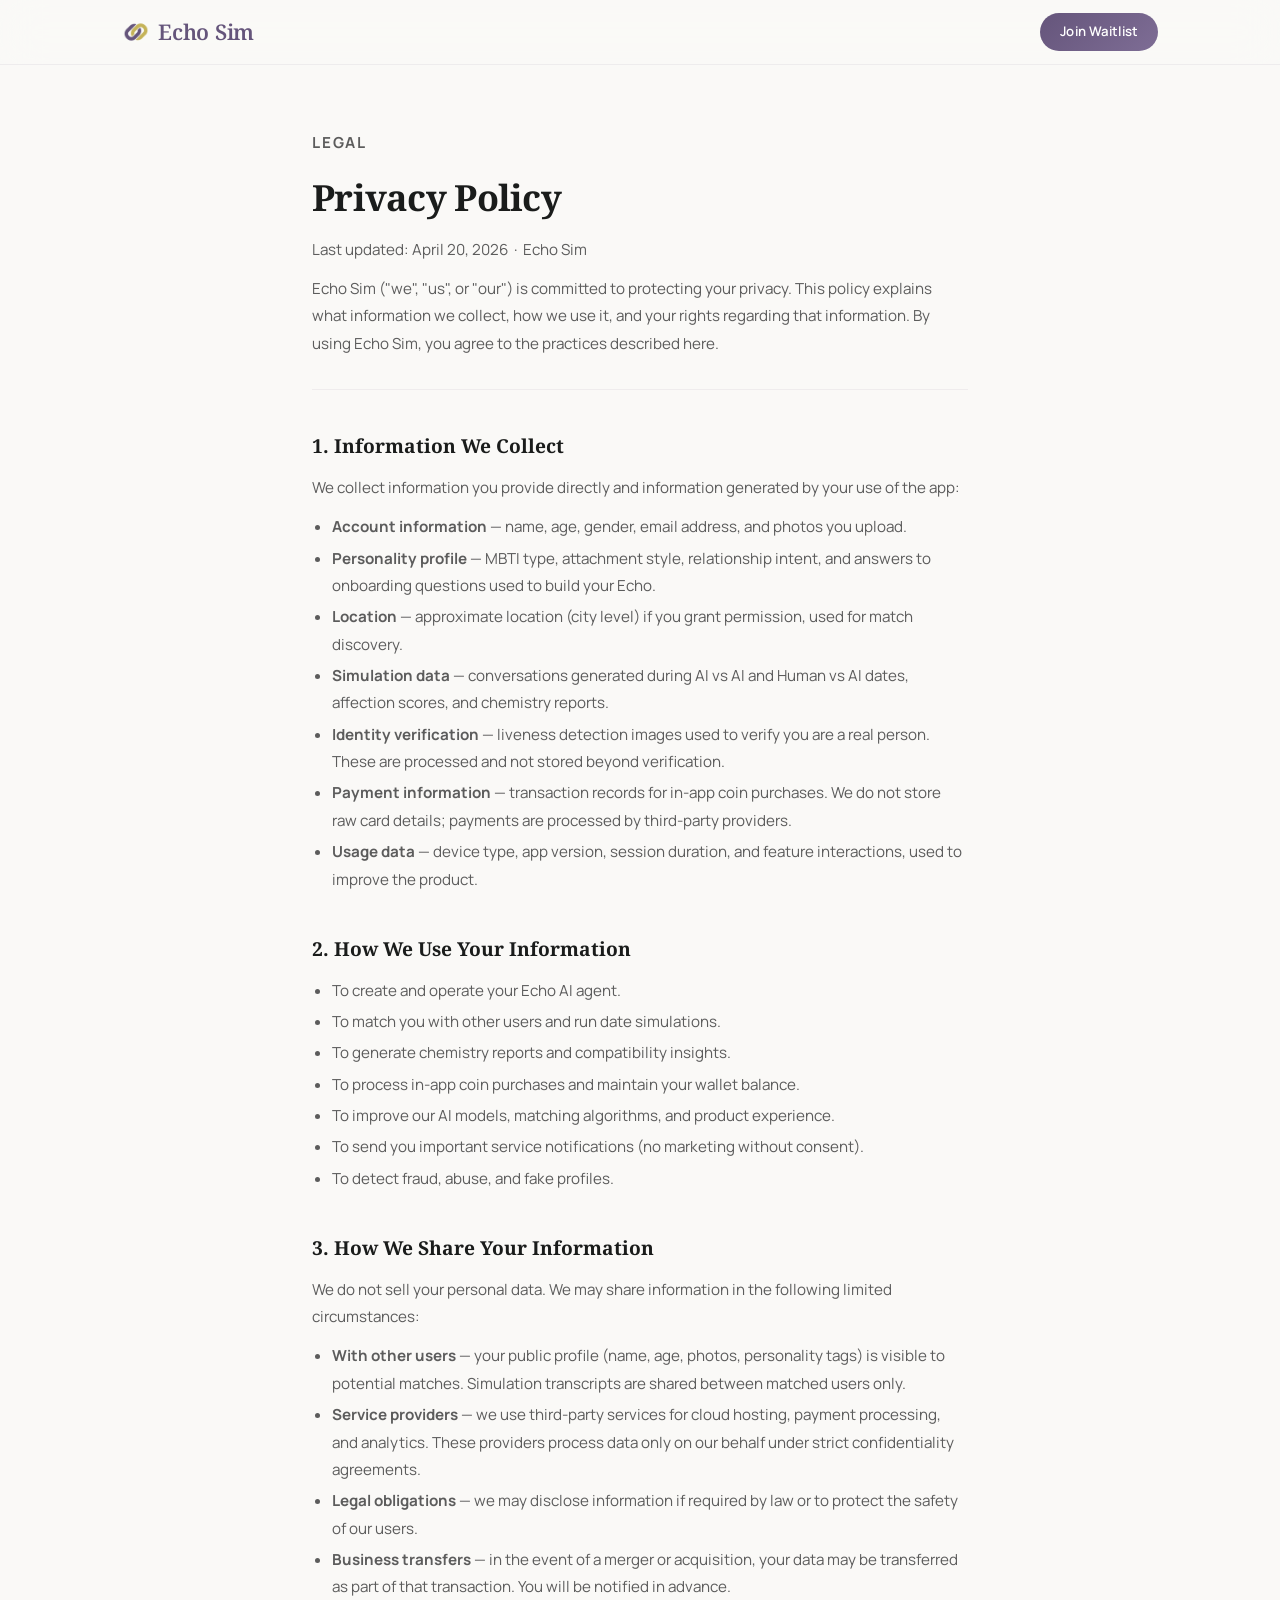
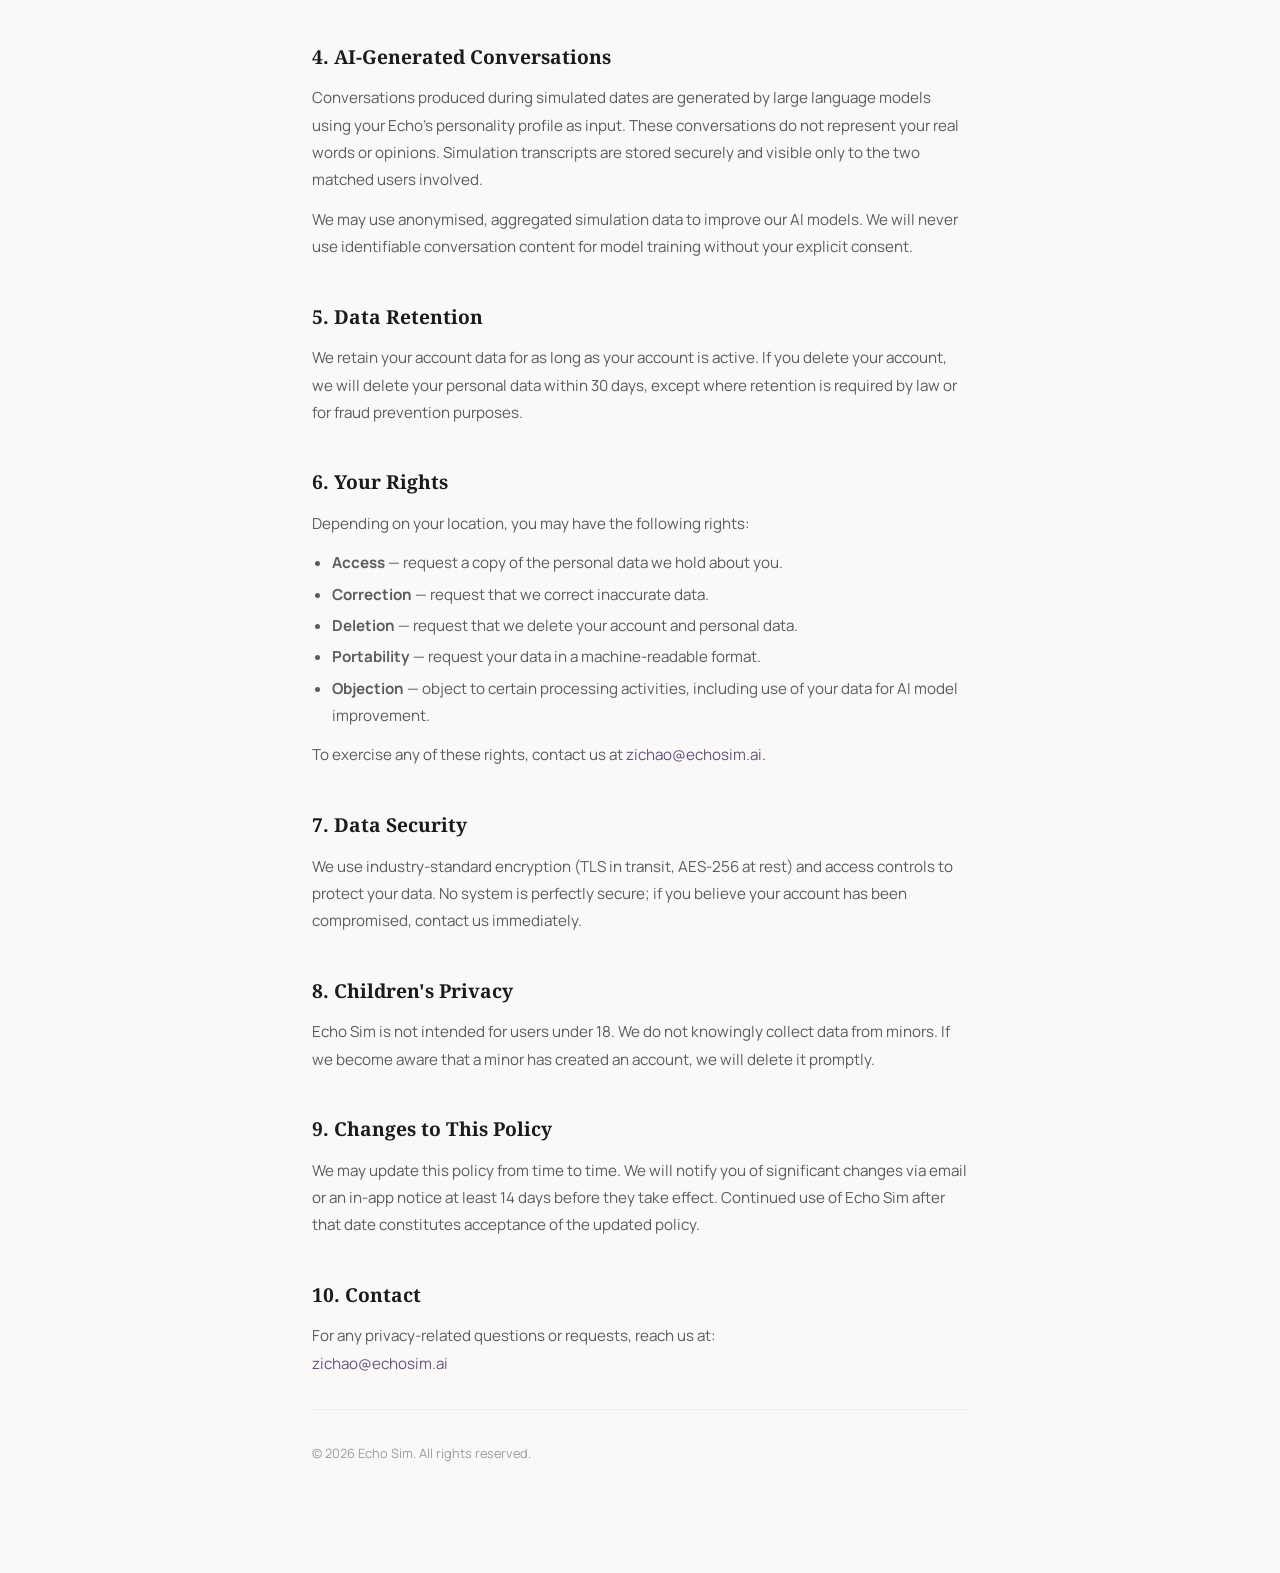
==== commit 736bb148: "Add files via upload" ====
--- a/privacy.html
+++ b/privacy.html
@@ -6,7 +6,7 @@
   <meta name="viewport" content="width=device-width, initial-scale=1.0" />
   <title>Privacy Policy — Echo Sim</title>
   <meta name="description" content="Echo Sim Privacy Policy — how we collect, use, and protect your data." />
-  <link rel="icon" href="data:image/svg+xml,<svg xmlns='http://www.w3.org/2000/svg' viewBox='0 0 100 100'><text y='.9em' font-size='90'>💬</text></svg>" />
+  <link rel="icon" type="image/png" href="logo.png" />
   <link rel="preconnect" href="https://fonts.googleapis.com" />
   <link rel="preconnect" href="https://fonts.gstatic.com" crossorigin />
   <link href="https://fonts.googleapis.com/css2?family=Noto+Serif:ital,wght@0,400;0,600;1,400&family=Manrope:wght@400;500;600;700&display=swap" rel="stylesheet" />
@@ -29,7 +29,7 @@
 
   <nav class="nav">
     <div class="nav-inner container">
-      <a href="index.html" class="logo">Echo Sim</a>
+      <a href="index.html" class="logo"><img src="logo.png" alt="" class="logo-img" />Echo Sim</a>
       <a href="index.html#waitlist" class="btn btn-primary btn-sm">Join Waitlist</a>
     </div>
   </nav>
--- a/style.css
+++ b/style.css
@@ -110,8 +110,13 @@
   color: var(--primary);
   text-decoration: none;
   letter-spacing: -0.01em;
-}
-.logo--sm { font-size: 1.1rem; }
+  display: flex;
+  align-items: center;
+  gap: 0.5rem;
+}
+.logo--sm { font-size: 1.1rem; display: flex; align-items: center; gap: 0.4rem; }
+.logo-img { width: 28px; height: 28px; object-fit: contain; border-radius: 6px; }
+.logo-img--sm { width: 22px; height: 22px; }
 
 /* ─── Hero ───────────────────────────────────────────────────────────────── */
 .hero {
